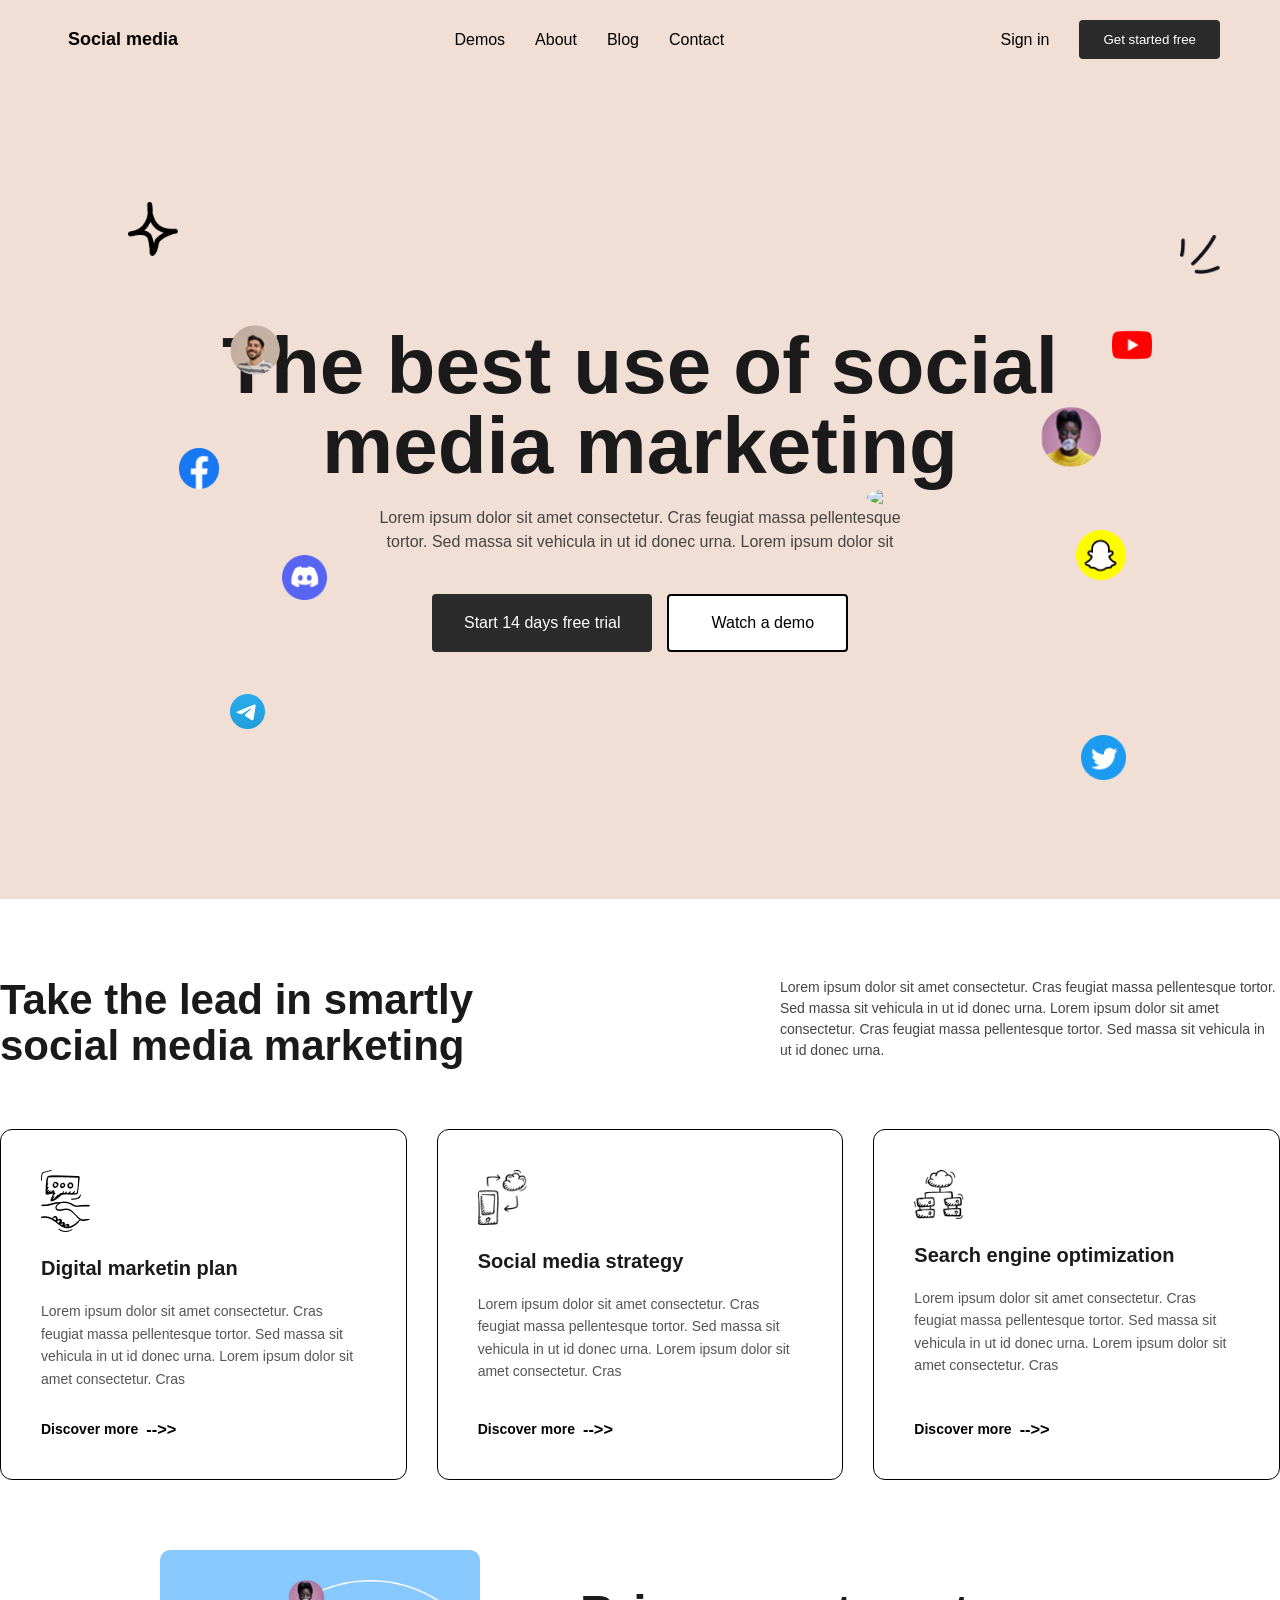
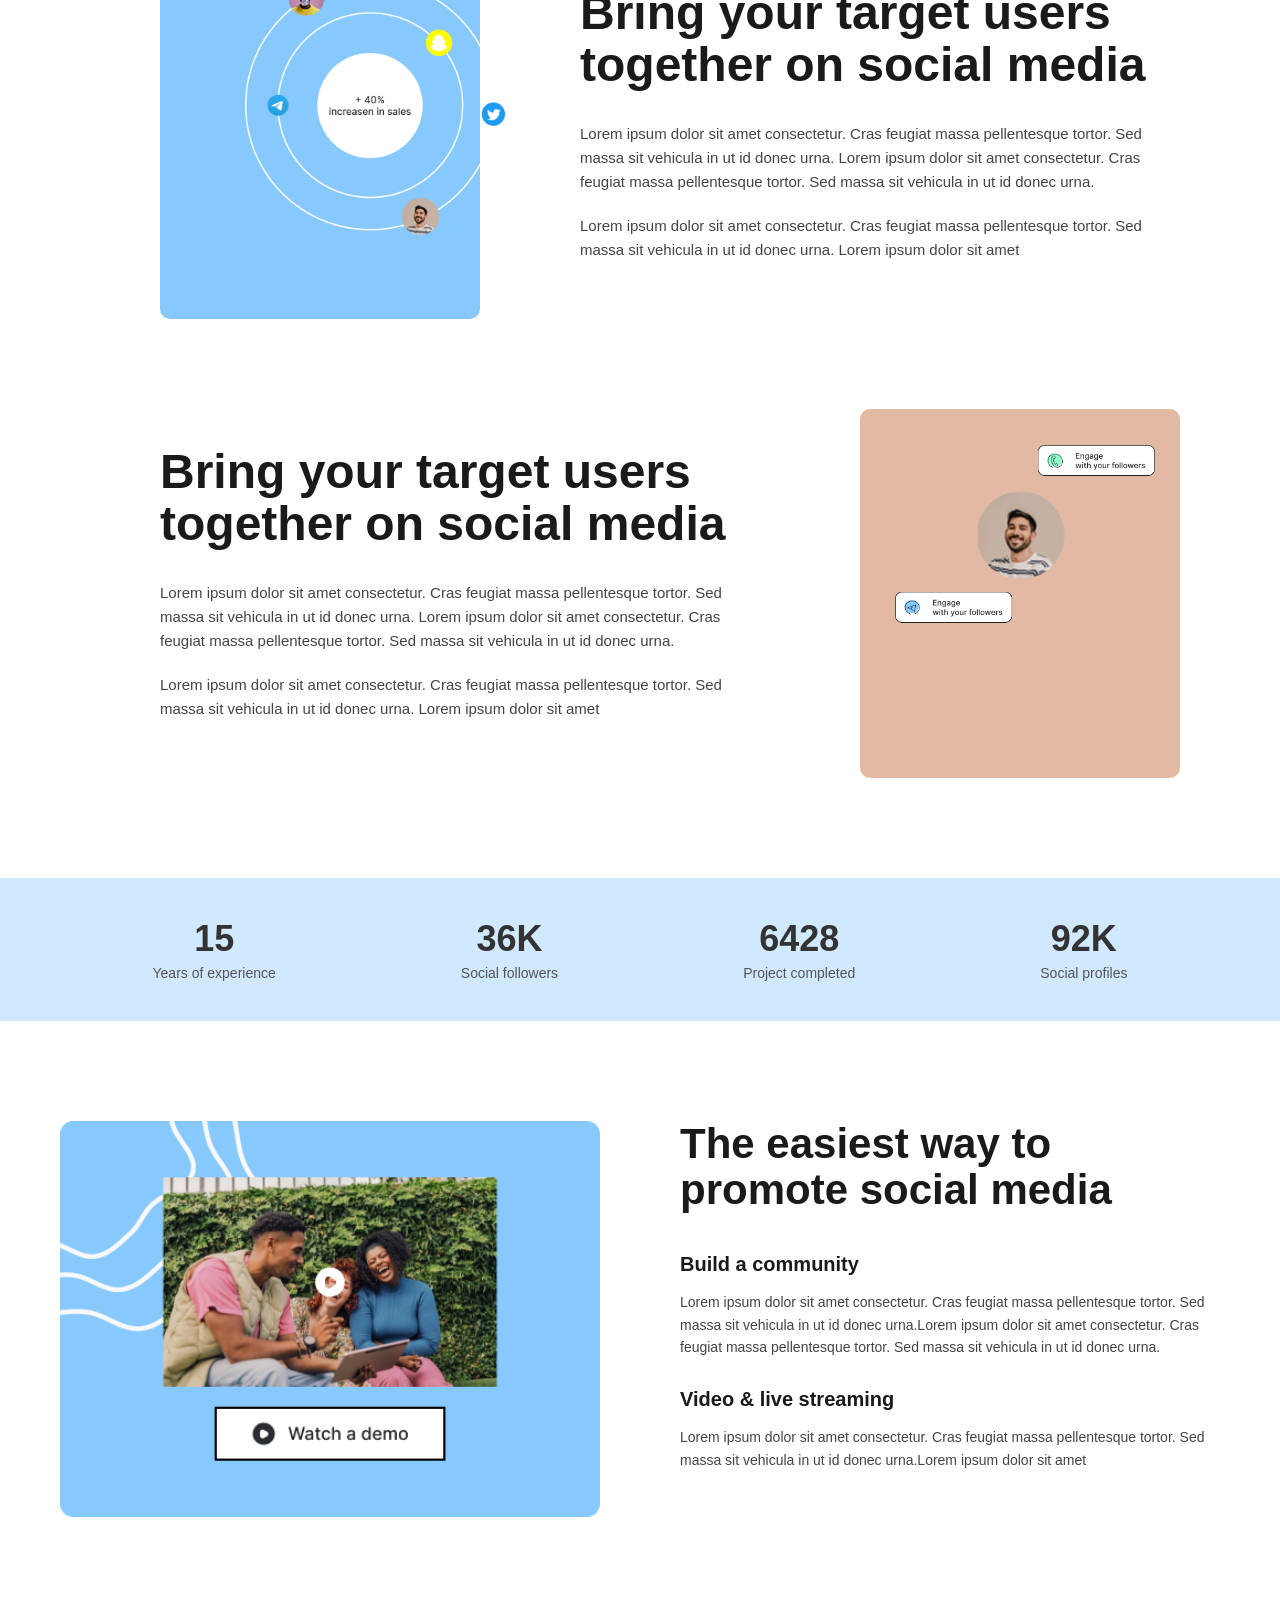
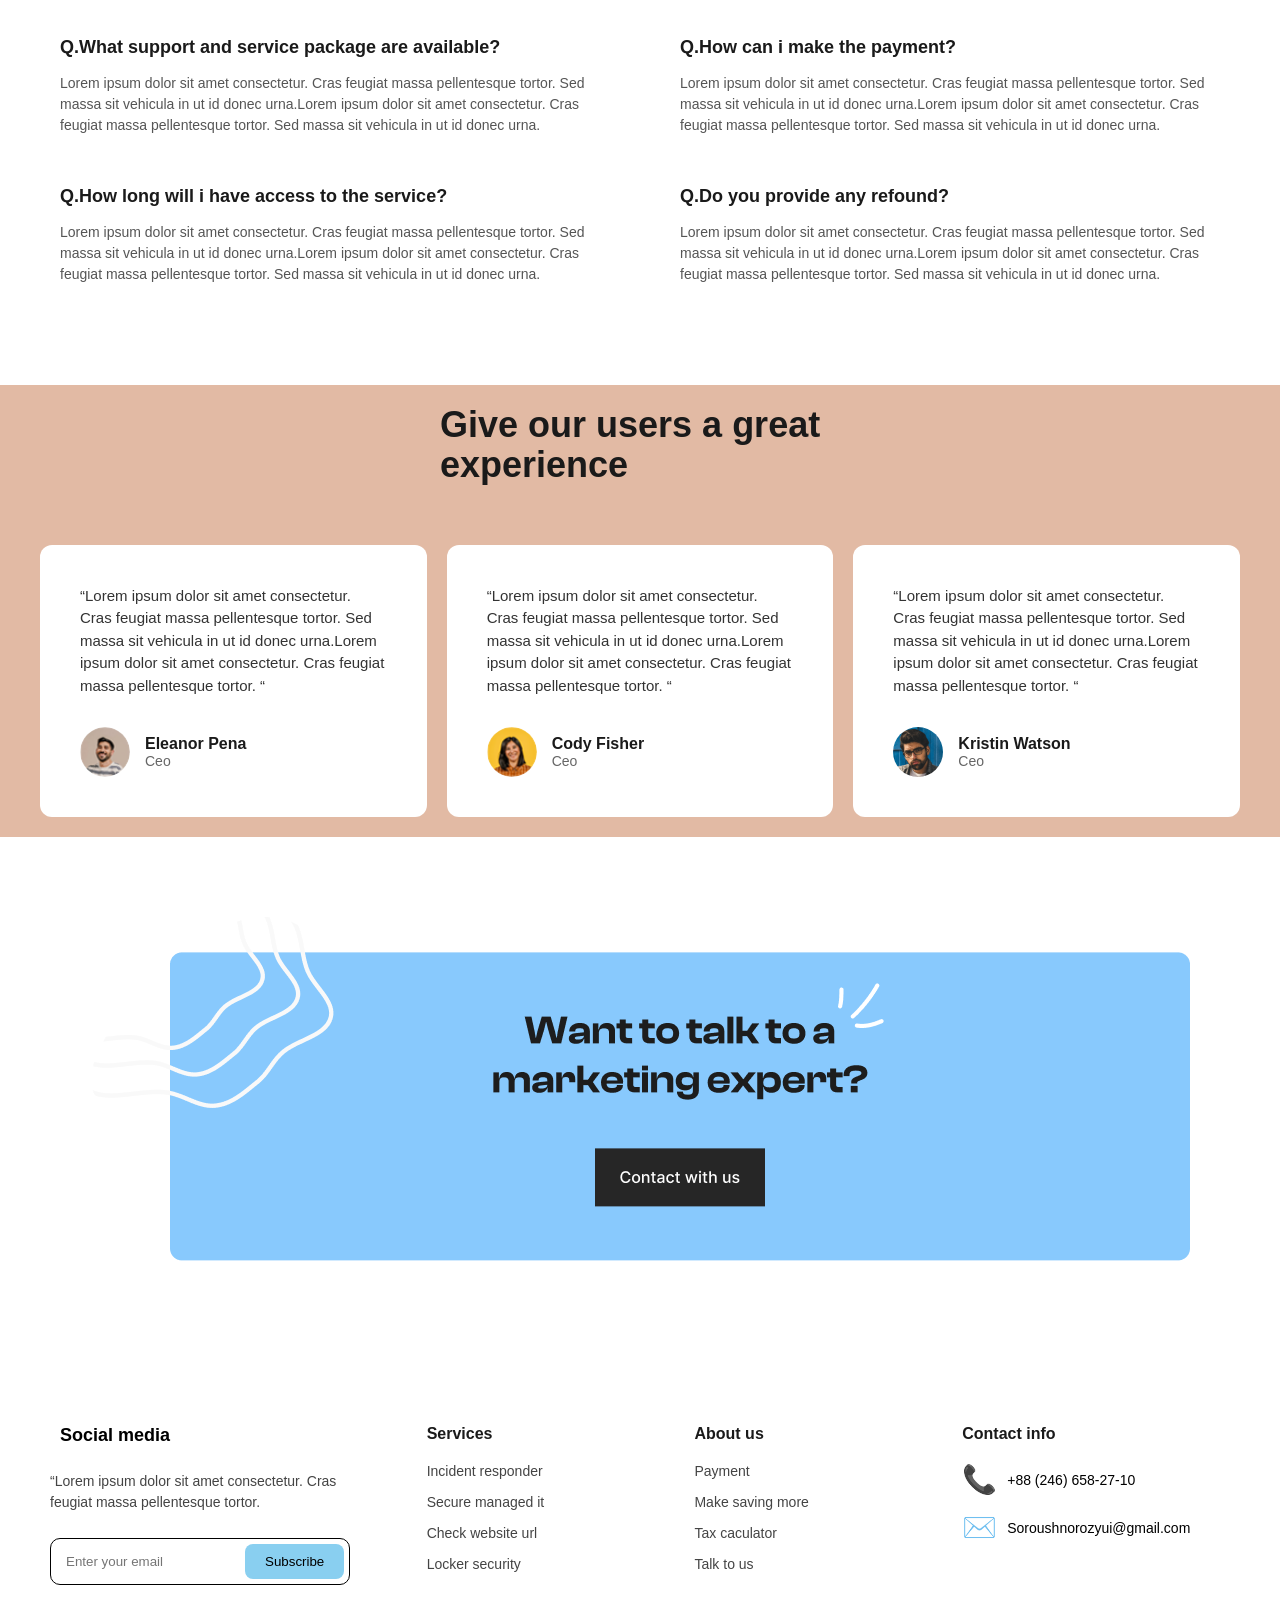
==== index.html @ cd1c11be "fiit" ====
<!DOCTYPE html>
<html lang="en">
<head>
    <meta charset="UTF-8">
    <meta name="viewport" content="width=device-width, initial-scale=1.0">
    <title>Document</title>
    <link rel="stylesheet" href="./style.css">
</head>
<body>
   <section class="de3"> <nav class="b">
        <div class="c">
            <img src="logo.png" alt="" class="d">
            <span class="e">Social media</span>
        </div>
        <div class="f">
            <a href="#">Demos</a>
            <a href="#">About</a>
            <a href="#">Blog</a>
            <a href="#">Contact</a>
        </div>
        <div class="g">
            <a href="#" class="h">Sign in</a>
            <button class="i">Get started free</button>
        </div>
    </nav>

    <main class="j">
        <img src="./img/Vector (4).png" class="k l">
        <img src="./img/Ellipse 2.png" class="k m">
        <img src="./img/_Facebook.png" class="k n">
        <img src="./img/_Discord.png" class="k o">
        <img src="./img/_Telegram.png" class="k p">
        
        <img src="./img/shapes.png" class="k q">
        <img src="./img/_YouTube.png" class="k r">
        <img src="./img/Ellipse 1.png" class="k s">
        <img src="./img/_Snapchat.png" class="k t">
        <img src="./img/_Twitter.png" class="k u">
        <img src="avatar3.png" class="k v">

        <h1 class="w">The best use of social media marketing</h1>
        <p class="x">
            Lorem ipsum dolor sit amet consectetur. Cras feugiat massa pellentesque <br>
            tortor. Sed massa sit vehicula in ut id donec urna. Lorem ipsum dolor sit
        </p>

        <div class="y">
            <button class="z">Start 14 days free trial</button>
            <button class="aa">
                <img src="play.png" alt="">
                Watch a demo
            </button>
        </div>
    </main></section>
 <header class="bb">
        <h2 class="bc">Take the lead in smartly social media marketing</h2>
        <p class="bd">
            Lorem ipsum dolor sit amet consectetur. Cras feugiat massa pellentesque 
            tortor. Sed massa sit vehicula in ut id donec urna. Lorem ipsum dolor sit 
            amet consectetur. Cras feugiat massa pellentesque tortor. Sed massa sit 
            vehicula in ut id donec urna.
        </p>
    </header>

    <div class="be">
        <div class="bf">
            <img src="./img/Digital Marketing Plan.png" alt="" class="bg">
            <h3 class="bh">Digital marketin plan</h3>
            <p class="bi">
                Lorem ipsum dolor sit amet consectetur. Cras feugiat massa pellentesque 
                tortor. Sed massa sit vehicula in ut id donec urna. Lorem ipsum dolor 
                sit amet consectetur. Cras
            </p>
            <a href="#" class="bj">Discover more <h3 style="align-items: center;">-->></h3></a>
        </div>

        <div class="bf">
            <img src="./img/Social Media Strategy.png" alt="" class="bg">
            <h3 class="bh">Social media strategy</h3>
            <p class="bi">
                Lorem ipsum dolor sit amet consectetur. Cras feugiat massa pellentesque 
                tortor. Sed massa sit vehicula in ut id donec urna. Lorem ipsum dolor 
                sit amet consectetur. Cras
            </p>
            <a href="#" class="bj">Discover more <h3>-->></h3></a>
        </div>

        <div class="bf">
            <img src="./img/Search Engine Optimization.png" alt="" class="bg">
            <h3 class="bh">Search engine optimization</h3>
            <p class="bi">
                Lorem ipsum dolor sit amet consectetur. Cras feugiat massa pellentesque 
                tortor. Sed massa sit vehicula in ut id donec urna. Lorem ipsum dolor 
                sit amet consectetur. Cras
            </p>
            <a href="#" class="bj">Discover more <h3>-->></h3></a>
        </div>
    </div>

    <div class="bk">
        <div class="bl">
            <img style="margin-left: 55px;" src=".//img/Frame 21.png" alt="">
        </div>
        <div class="bm">
            <h2 class="bn">Bring your target users together on social media</h2>
            <p class="bo">
                Lorem ipsum dolor sit amet consectetur. Cras feugiat massa pellentesque 
                tortor. Sed massa sit vehicula in ut id donec urna. Lorem ipsum dolor 
                sit amet consectetur. Cras feugiat massa pellentesque tortor. Sed massa 
                sit vehicula in ut id donec urna.
            </p>
            <p class="bo">
                Lorem ipsum dolor sit amet consectetur. Cras feugiat massa pellentesque 
                tortor. Sed massa sit vehicula in ut id donec urna. Lorem ipsum dolor sit amet
            </p>
        </div>
    </div>
  <section> <div class="d333"> 
    <div class="bk">
       
        <div class="bm">
            <h2 class="bn">Bring your target users together on social media</h2>
            <p class="bo">
                Lorem ipsum dolor sit amet consectetur. Cras feugiat massa pellentesque 
                tortor. Sed massa sit vehicula in ut id donec urna. Lorem ipsum dolor 
                sit amet consectetur. Cras feugiat massa pellentesque tortor. Sed massa 
                sit vehicula in ut id donec urna.
            </p>
            <p class="bo">
                Lorem ipsum dolor sit amet consectetur. Cras feugiat massa pellentesque 
                tortor. Sed massa sit vehicula in ut id donec urna. Lorem ipsum dolor sit amet
            </p>
        </div>
         <div class="bl">
            <img style="margin-left: 5px;" src=".//img/Frame 20.png" alt="">
        </div></div>
    </div>
    </section>
    <section class="bbb">
        <div class="ccc">
            <div class="ddd">15</div>
            <div class="eee">Years of experience</div>
        </div>
        <div class="ccc">
            <div class="ddd">36K</div>
            <div class="eee">Social followers</div>
        </div>
        <div class="ccc">
            <div class="ddd">6428</div>
            <div class="eee">Project completed</div>
        </div>
        <div class="ccc">
            <div class="ddd">92K</div>
            <div class="eee">Social profiles</div>
        </div>
    </section>
    <section class="fff">
        <div class="ggg">
            <div class="hhh">
                <img src="./img/Frame 22 (1).png" alt="" class="iii">
            </div>
            
        </div>
        <div class="kkk">
            <h2 class="lll">The easiest way to promote social media</h2>
            <div class="mmm">
                <h3 class="nnn">Build a community</h3>
                <p class="ooo">
                    Lorem ipsum dolor sit amet consectetur. Cras feugiat massa pellentesque 
                    tortor. Sed massa sit vehicula in ut id donec urna.Lorem ipsum dolor sit amet 
                    consectetur. Cras feugiat massa pellentesque tortor. Sed massa sit vehicula in 
                    ut id donec urna.
                </p>
            </div>
            <div class="mmm">
                <h3 class="nnn">Video & live streaming</h3>
                <p class="ooo">
                    Lorem ipsum dolor sit amet consectetur. Cras feugiat massa pellentesque 
                    tortor. Sed massa sit vehicula in ut id donec urna.Lorem ipsum dolor sit amet
                </p>
            </div>
        </div>
    </section>

    <section class="ppp">
        <div class="qqq">
            <div class="rrr">
                <h4 class="sss">Q.What support and service package are available?</h4>
                <p class="ttt">
                    Lorem ipsum dolor sit amet consectetur. Cras feugiat massa pellentesque tortor. 
                    Sed massa sit vehicula in ut id donec urna.Lorem ipsum dolor sit amet 
                    consectetur. Cras feugiat massa pellentesque tortor. Sed massa sit vehicula in ut 
                    id donec urna.
                </p>
            </div>
            <div class="rrr">
                <h4 class="sss">Q.How can i make the payment?</h4>
                <p class="ttt">
                    Lorem ipsum dolor sit amet consectetur. Cras feugiat massa pellentesque tortor. 
                    Sed massa sit vehicula in ut id donec urna.Lorem ipsum dolor sit amet 
                    consectetur. Cras feugiat massa pellentesque tortor. Sed massa sit vehicula in ut 
                    id donec urna.
                </p>
            </div>
            <div class="rrr">
                <h4 class="sss">Q.How long will i have access to the service?</h4>
                <p class="ttt">
                    Lorem ipsum dolor sit amet consectetur. Cras feugiat massa pellentesque tortor. 
                    Sed massa sit vehicula in ut id donec urna.Lorem ipsum dolor sit amet 
                    consectetur. Cras feugiat massa pellentesque tortor. Sed massa sit vehicula in ut 
                    id donec urna.
                </p>
            </div>
            <div class="rrr">
                <h4 class="sss">Q.Do you provide any refound?</h4>
                <p class="ttt">
                    Lorem ipsum dolor sit amet consectetur. Cras feugiat massa pellentesque tortor. 
                    Sed massa sit vehicula in ut id donec urna.Lorem ipsum dolor sit amet 
                    consectetur. Cras feugiat massa pellentesque tortor. Sed massa sit vehicula in ut 
                    id donec urna.
                </p>
            </div>
        </div>
    </section>
    <section ><div class="d322"><h2 class="bb2">Give our users a great experience</h2>
    
    <div class="cc3">
        <div class="dd4">
            <p class="ee5">
                “Lorem ipsum dolor sit amet consectetur. Cras feugiat massa pellentesque tortor. 
                Sed massa sit vehicula in ut id donec urna.Lorem ipsum dolor sit amet consectetur. 
                Cras feugiat massa pellentesque tortor. “
            </p>
            <div class="ff6">
                <img src="./img/Ellipse 3.png" alt="" class="gg7">
                <div class="hh8">
                    <span class="ii9">Eleanor Pena</span>
                    <span class="jj0">Ceo</span>
                </div>
            </div>
        </div>

        <div class="dd4">
            <p class="ee5">
                “Lorem ipsum dolor sit amet consectetur. Cras feugiat massa pellentesque tortor. 
                Sed massa sit vehicula in ut id donec urna.Lorem ipsum dolor sit amet consectetur. 
                Cras feugiat massa pellentesque tortor. “
            </p>
            <div class="ff6">
                <img src="./img/Ellipse 3 (1).png" alt="" class="gg7">
                <div class="hh8">
                    <span class="ii9">Cody Fisher</span>
                    <span class="jj0">Ceo</span>
                </div>
            </div>
        </div>

        <div class="dd4">
            <p class="ee5">
                “Lorem ipsum dolor sit amet consectetur. Cras feugiat massa pellentesque tortor. 
                Sed massa sit vehicula in ut id donec urna.Lorem ipsum dolor sit amet consectetur. 
                Cras feugiat massa pellentesque tortor. “
            </p>
            <div class="ff6">
                <img src="./img/a4e9e1a3ceccba680ab397807f9579b2daed2f9c.png" alt="" class="gg7">
                <div class="hh8">
                    <span class="ii9">Kristin Watson</span>
                    <span class="jj0">Ceo</span>
                </div>
            </div>
        </div>
    </div></div></section>
   <div class="dr5"> <section class="bb22">
          <img src="./img///Frame 48.png" alt="">
    </section>

    <footer class="ff66">
        <div class="gg77">
            <div class="hh88">
                <img src="logo.png" alt="">
                <span>Social media</span>
            </div>
            <p class="ii99">
                “Lorem ipsum dolor sit amet consectetur. Cras <br> feugiat massa pellentesque tortor.
            </p>
            <div class="jj10">
                <input type="email" placeholder="Enter your email" class="kk11">
                <button class="ll12">Subscribe</button>
            </div>
        </div>

        <div class="mm13">
            <h4 class="nn14">Services</h4>
            <div class="oo15">
                <p>Incident responder</p>
                <p>Secure managed it</p>
                <p>Check website url</p>
                <p>Locker security</p>
            </div>
        </div>

        <div class="mm13">
            <h4 class="nn14">About us</h4>
            <div class="oo15">
                <p>Payment</p>
                <p>Make saving more</p>
                <p>Tax caculator</p>
                <p>Talk to us</p>
            </div>
        </div>

        <div class="mm13">
            <h4 class="nn14">Contact info</h4>
            <div class="pp16">
            <h1>📞</h1>
                <span>+88 (246) 658-27-10</span>
            </div>
            <div class="pp16">
                <h1>✉️</h1>
                <span>Soroushnorozyui@gmail.com</span>
            </div>
            <img src="bottom-icon.png" alt="" class="qq17">
        </div>
    </footer></div>
</body>
</html>
---- style.css ----
* {
    margin: 0;
    padding: 0;
    box-sizing: border-box;
    font-family: sans-serif;
}

.a {
    background-color: #eee1d6;
    min-height: 100vh;
    overflow: hidden;
}

.b {
    display: flex;
    justify-content: space-between;
    align-items: center;
    padding: 20px 60px;
}

.c {
    display: flex;
    align-items: center;
    gap: 8px;
}

.e {
    font-weight: bold;
    font-size: 18px;
}

.f {
    display: flex;
    gap: 30px;
}

.f a {
    text-decoration: none;
    color: #000;
    font-weight: 500;
}

.g {
    display: flex;
    align-items: center;
    gap: 30px;
}

.h {
    text-decoration: none;
    color: #000;
    font-weight: 500;
}

.i {
    background-color: #2b2b2b;
    color: #fff;
    border: none;
    padding: 12px 24px;
    border-radius: 4px;
    cursor: pointer;
    font-weight: 500;
}

.j {
    display: flex;
    flex-direction: column;
    align-items: center;
    justify-content: center;
    text-align: center;
    height: calc(100vh - 80px);
    position: relative;
    padding: 0 20px;
}

.w {
    font-size: 80px;
    line-height: 1;
    max-width: 900px;
    color: #1a1a1a;
    margin-bottom: 20px;
}

.x {
    color: #444;
    line-height: 1.5;
    margin-bottom: 40px;
    max-width: 600px;
}

.y {
    display: flex;
    gap: 15px;
}

.z {
    background-color: #2b2b2b;
    color: #fff;
    border: none;
    padding: 18px 32px;
    border-radius: 4px;
    font-size: 16px;
    cursor: pointer;
}

.aa {
    background-color: #fff;
    color: #000;
    border: 2px solid #000;
    padding: 18px 32px;
    border-radius: 4px;
    font-size: 16px;
    cursor: pointer;
    display: flex;
    align-items: center;
    gap: 10px;
}

.k {
    position: absolute;
}

.l {
    top: 15%;
    left: 10%;
    width: 50px;
}

.m {
    top: 30%;
    left: 18%;
    width: 50px;
    border-radius: 50%;
}

.n {
    top: 45%;
    left: 14%;
    width: 40px;
}

.o {
    top: 58%;
    left: 22%;
    width: 45px;
}

.p {
    top: 75%;
    left: 18%;
    width: 35px;
}

.q {
    top: 19%;
    left: 1180px;
    right: 12%;
    width: 40px;
}

.r {
    top: 30%;
    right: 10%;
    width: 40px;
}

.s {
    top: 40%;
    right: 14%;
    width: 60px;
}

.t {
    top: 55%;
    right: 12%;
    width: 50px;
}

.u {
    top: 80%;
    right: 12%;
    width: 45px;
}

.v {
    top: 50%;
    right: 28%;
    width: 55px;
    border-radius: 50%;
}
.de3{
    background-color: #F1DFD5;
}
.ba {
    padding: 80px 60px;
    background-color: #fff;
}

.bb {
    display: flex;
 justify-content: center;
    gap: 290px;
    margin-bottom: 60px;
    margin-top: 78px;
}

.bc {
    font-size: 42px;
    line-height: 1.1;
    max-width: 500px;
    color: #1a1a1a;
}

.bd {
    font-size: 14px;
    color: #444;
    max-width: 500px;
    line-height: 1.5;
}

.be {
display: flex;
 justify-content: center;
 gap: 30px;
 margin-bottom: 70px;
}

.bf {
    border: 1.5px solid #000;
    border-radius: 12px;
    padding: 40px;
    display: flex;
    flex-direction: column;
    width: 450px;
}

.bg {
    width: 50px;
    margin-bottom: 25px;
}

.bh {
    font-size: 20px;
    margin-bottom: 20px;
    color: #1a1a1a;
}

.bi {
    font-size: 14px;
    color: #555;
    line-height: 1.6;
    margin-bottom: 30px;
    flex-grow: 1;
}

.bj {
    text-decoration: none;
    color: #000;
    font-weight: bold;
    font-size: 14px;
    display: flex;
    align-items: center;
    gap: 8px;
}

.bk {
    
     display: flex;
     margin-left: 260px;
     gap: 100px;
     align-items: center;
}

.bl {
   background-color: #88C9FD;
   width: 499px;
   height: 369px;
   padding: 30px;
   margin-left: -100px;
   border-radius: 10px;
}

.bl img {
    max-width: 100%;
}

.bm {
    flex: 1;
}

.bn {
    font-size: 48px;
    line-height: 1.1;
    margin-bottom: 30px;
    color: #1a1a1a;
    width: 700px;
}

.bo {
    font-size: 15px;
    color: #444;
    line-height: 1.6;
    margin-bottom: 20px;
    width: 605px;
}
.d333{
position: relative;
left: -100px;
    margin-top: 90px;
    margin-bottom: 100px;
}
.d333 .bl{
background-color:#E2BAA4;
}
.aaa {
    background-color: #fff;
}

.bbb {
    background-color: #d1e9ff;
    display: flex;
    justify-content: space-around;
    padding: 40px 60px;
    text-align: center;
}

.ddd {
    font-size: 36px;
    font-weight: 800;
    color: #333;
}

.eee {
    font-size: 14px;
    color: #555;
    margin-top: 5px;
}
.fff {
    display: flex;
    padding: 100px 60px;
    gap: 80px;
    align-items: flex-start;
}

.ggg {
    flex: 1;
    position: relative;
    display: flex;
    flex-direction: column;
    align-items: center;
}

.hhh {
    width: 100%;
    border-radius: 8px;
    overflow: hidden;
    margin-bottom: 20px;
}

.iii {
    width: 100%;
    display: block;
}


.kkk {
    flex: 1;
}

.lll {
    font-size: 42px;
    margin-bottom: 40px;
    line-height: 1.1;
    color: #1a1a1a;
}

.mmm {
    margin-bottom: 30px;
}

.nnn {
    font-size: 20px;
    margin-bottom: 15px;
    color: #1a1a1a;
}

.ooo {
    font-size: 14px;
    line-height: 1.6;
    color: #444;
}

.ppp {
    padding: 0 60px 100px 60px;
}

.qqq {
    display: grid;
    grid-template-columns: 1fr 1fr;
    column-gap: 80px;
    row-gap: 50px;
}

.sss {
    font-size: 18px;
    margin-bottom: 15px;
    color: #1a1a1a;
}

.ttt {
    font-size: 14px;
    line-height: 1.5;
    color: #555;
}
.aa1 {
    background-color: #dfbaab;
    padding: 100px 40px;
    text-align: center;
}

.bb2 {
    font-size: 36px;
    font-weight: 800;
    color: #1a1a1a;
    max-width: 400px;
    margin: 0 auto 60px auto;
    line-height: 1.1;
}

.cc3 {
    display: flex;
    justify-content: center;
    gap: 20px;
    max-width: 1200px;
    margin: 0 auto;
}

.dd4 {
    background-color: #fff;
    padding: 40px;
    border-radius: 12px;
    text-align: left;
    flex: 1;
}

.ee5 {
    font-size: 15px;
    line-height: 1.5;
    color: #333;
    margin-bottom: 30px;
}

.ff6 {
    display: flex;
    align-items: center;
    gap: 15px;
}

.gg7 {
    width: 50px;
    height: 50px;
    border-radius: 50%;
    object-fit: cover;
}

.hh8 {
    display: flex;
    flex-direction: column;
}

.ii9 {
    font-weight: bold;
    color: #1a1a1a;
    font-size: 16px;
}

.jj0 {
    color: #666;
    font-size: 14px;
}
.d322{
    background-color: #E2BAA4;
    padding: 20px;
}
.aa11 {
    padding: 60px;
    background-color: #fff;
}

.bb22 {

    border-radius: 15px;
    padding: 80px 20px;
    text-align: center;
    position: relative;
    overflow: hidden;
    margin-bottom: 80px;
}

.cc33 {
    position: absolute;
    top: 10%;
    left: 5%;
    width: 150px;
    
}

.dd44 {
    font-size: 42px;
    font-weight: 800;
    color: #1a1a1a;
    max-width: 500px;
    margin: 0 auto 30px auto;
}



.ff66 {
    display: flex;
    justify-content: space-between;
    align-items: flex-start;
    gap: 40px;
}

.gg77 {
    flex: 1.5;
}

.hh88 {
    display: flex;
    align-items: center;
    gap: 10px;
    font-weight: bold;
    font-size: 18px;
    margin-bottom: 25px;
    margin-left: 50px;
}

.ii99 {
    font-size: 14px;
    color: #444;
    line-height: 1.5;
    margin-bottom: 25px;
    margin-left: 50px;
}

.jj10 {
    display: flex;
    border: 1px solid #000;
    border-radius: 10px;
    padding: 5px;
    width: 300px;
    margin-left: 50px;
}

.kk11 {
    border: none;
    padding: 10px;
    flex-grow: 1;
    outline: none;
   
}

.ll12 {
    background-color: #89cff0;
    border: none;
    padding: 10px 20px;
    border-radius: 8px;
    cursor: pointer;
    font-weight: 500;
   
}

.mm13 {
    flex: 1;
    margin-left: -90px;
}

.nn14 {
    font-size: 16px;
    margin-bottom: 20px;
    color: #1a1a1a;
}

.oo15 {
    list-style: none;
}

.oo15 p {
    font-size: 14px;
    color: #444;
    margin-bottom: 15px;
    cursor: pointer;
}

.pp16 {
    display: flex;
    align-items: center;
    gap: 10px;
    font-size: 14px;
    margin-bottom: 15px;
}

.pp16 img {
    width: 20px;
}

.qq17 {
    margin-top: 20px;
    width: 40px;
    float: right;
}
.dr5{
    margin-bottom: 40px;
} 
@media (max-width:510px) {

}
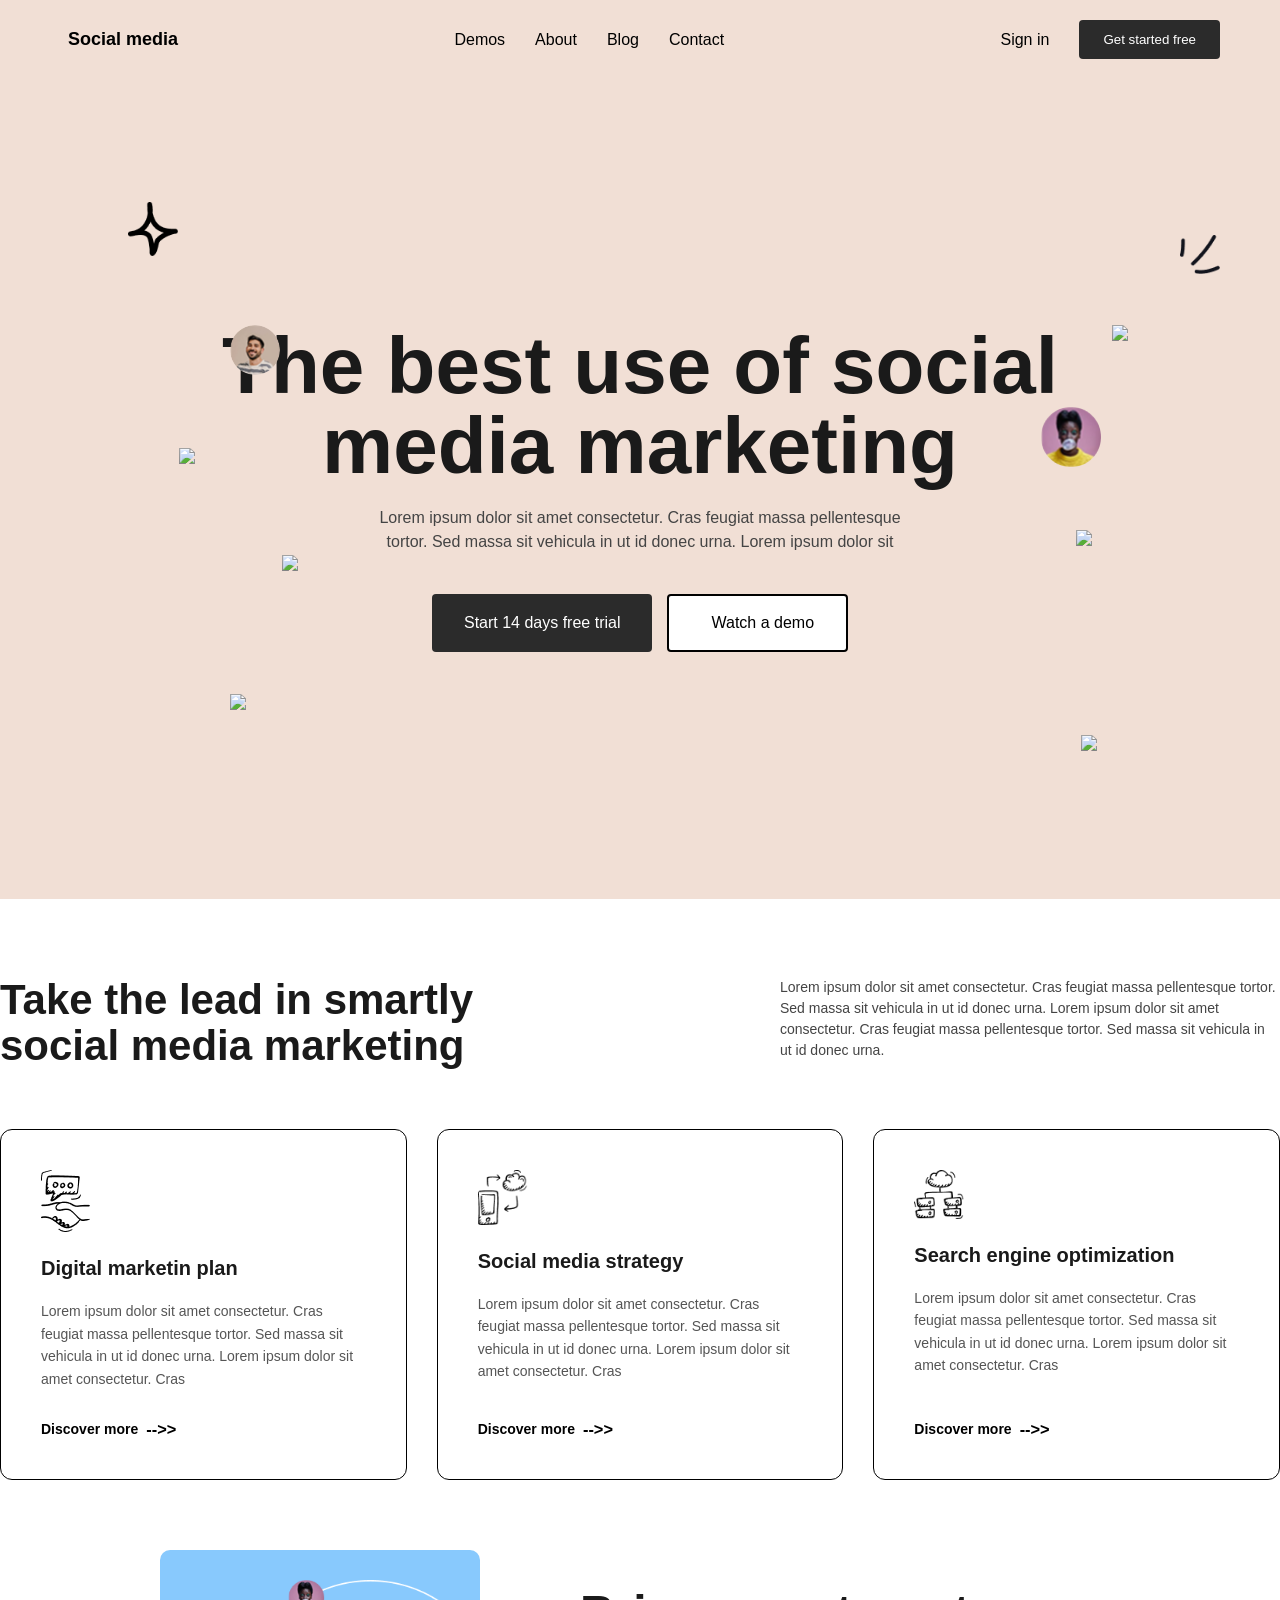
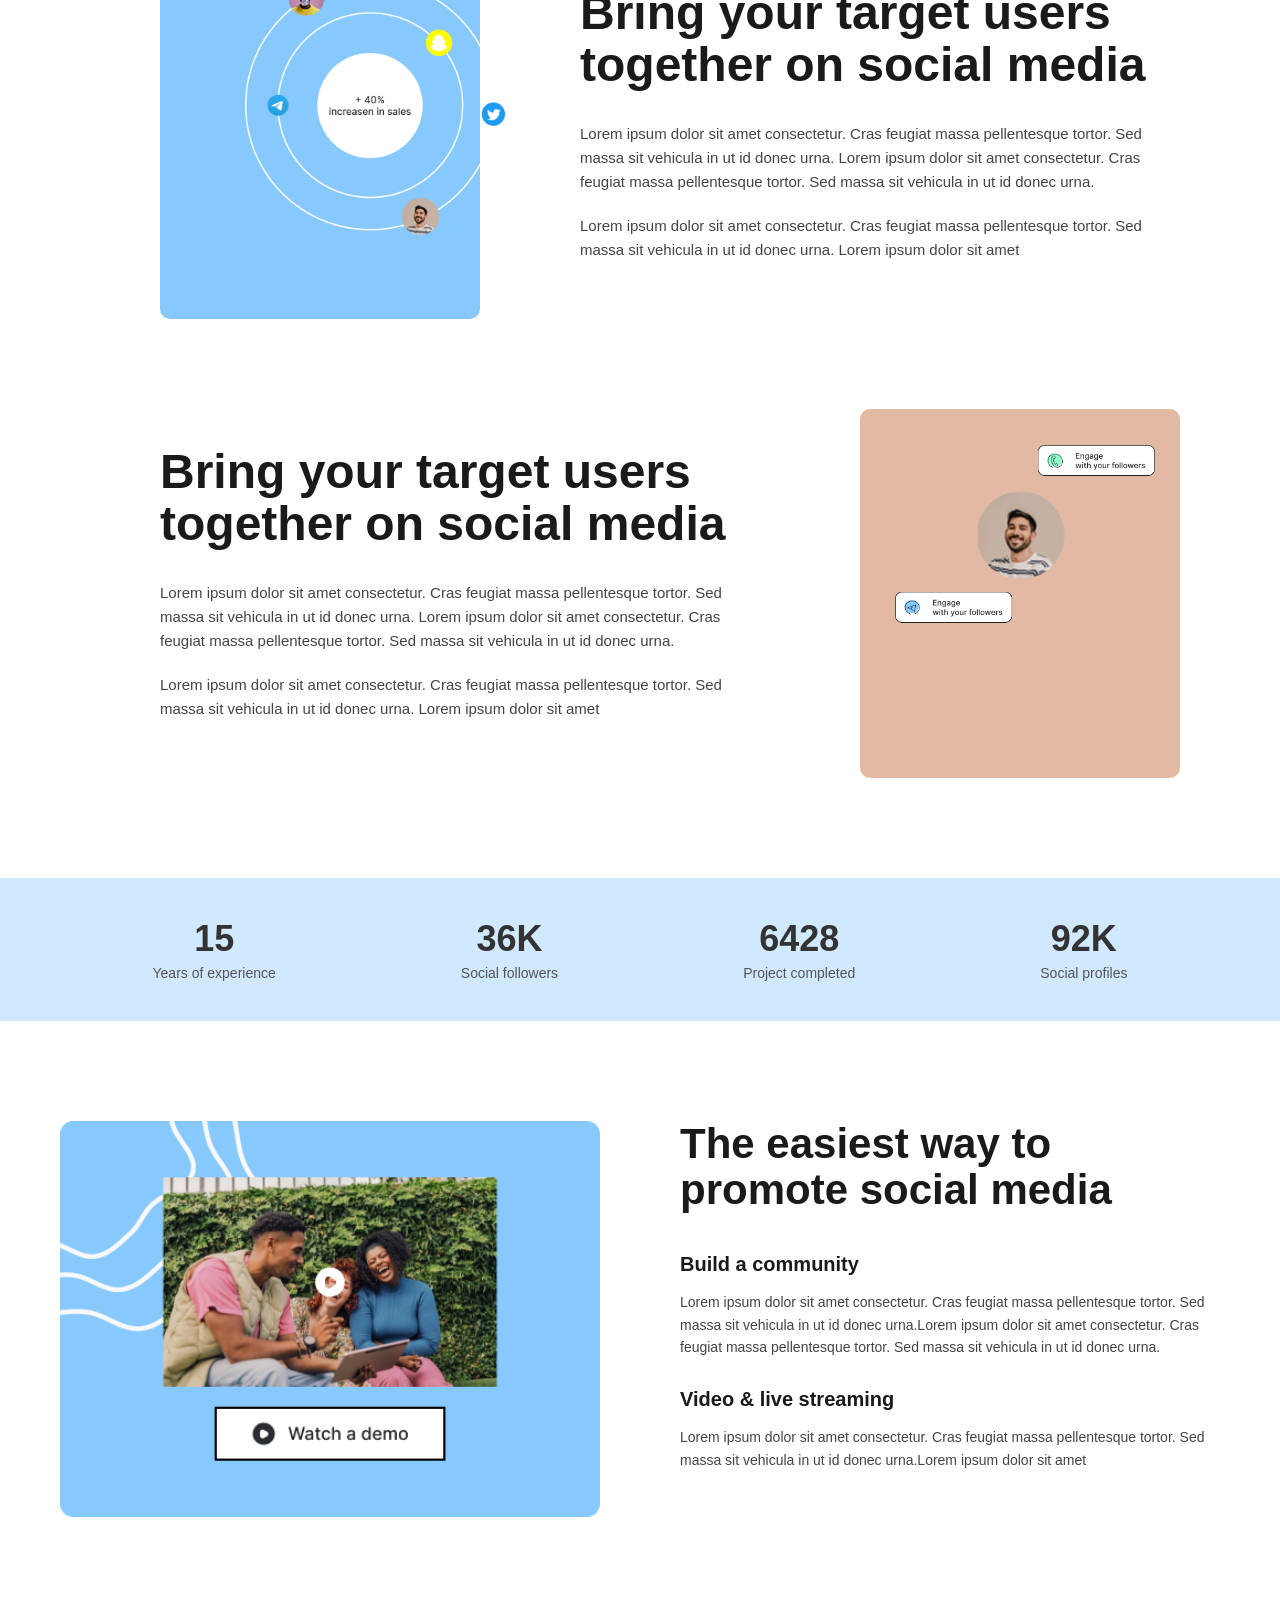
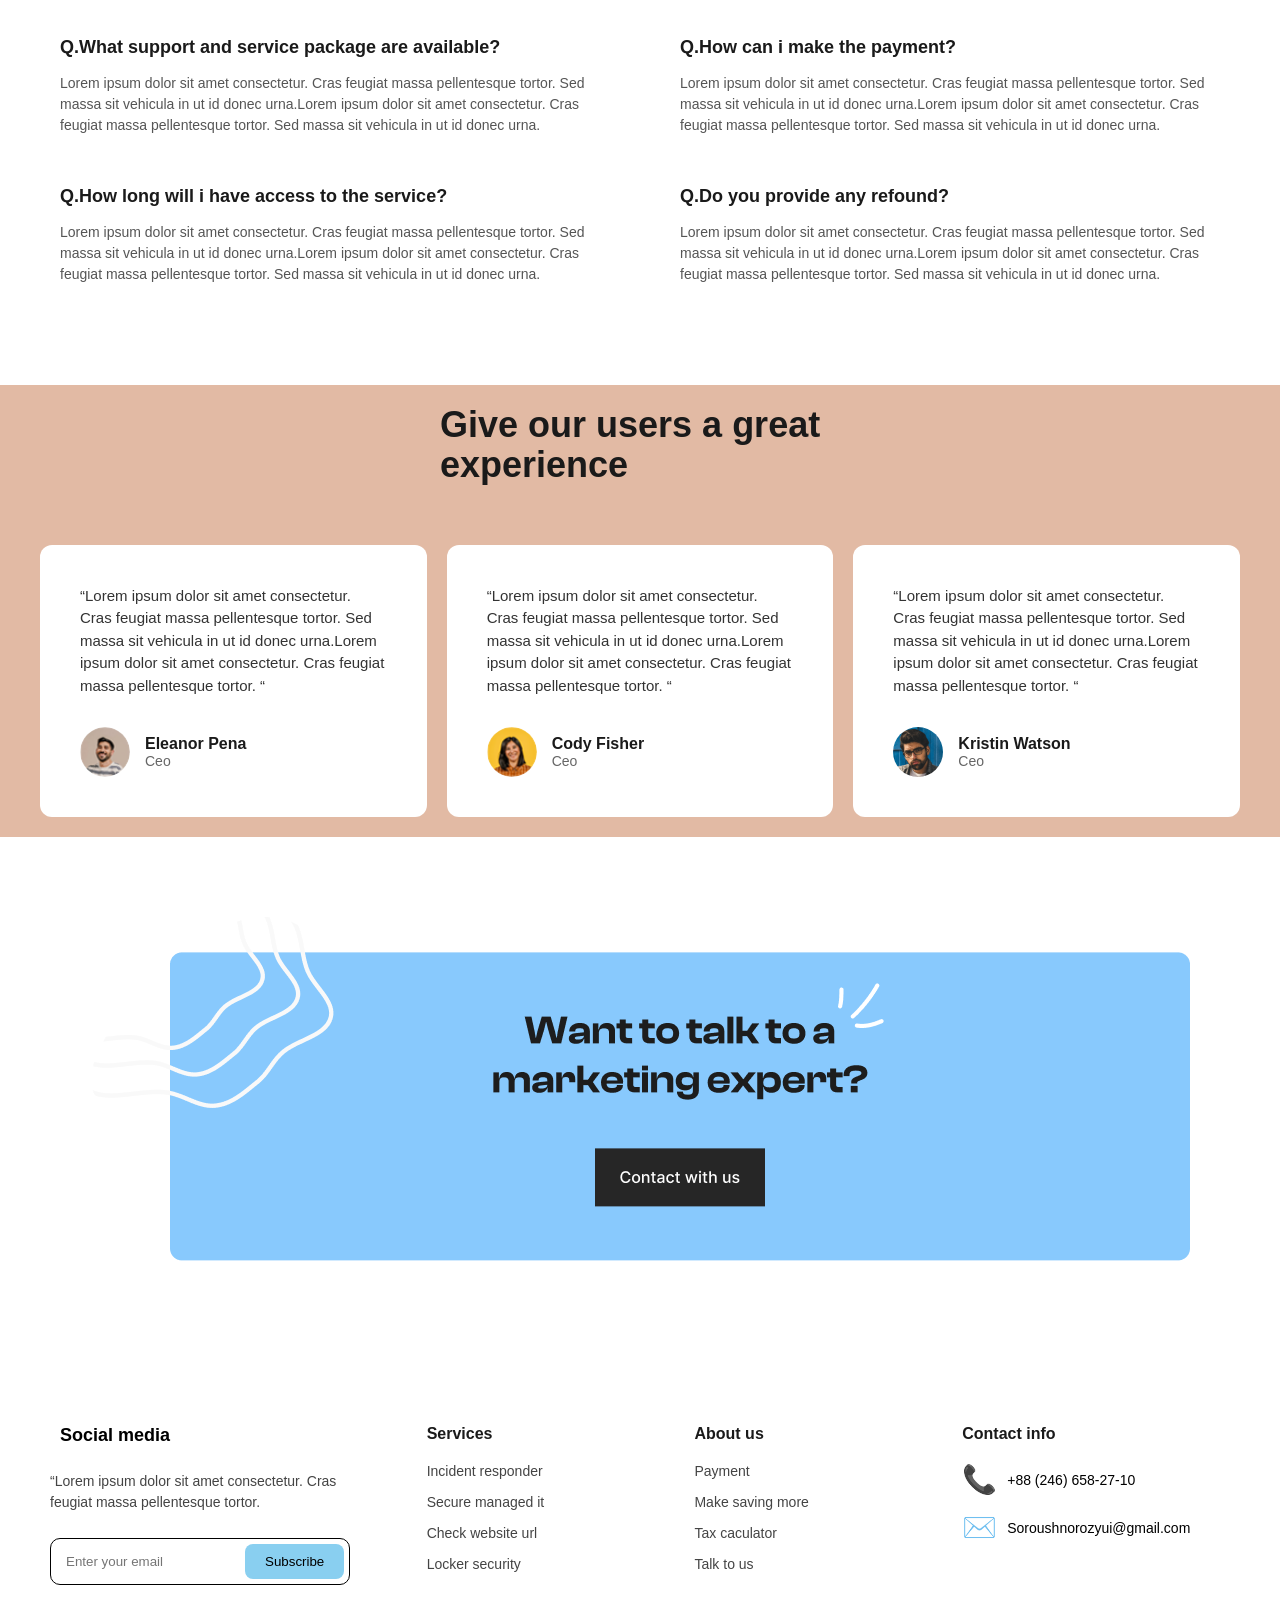
==== commit 5dc427df: "gtt" ====
--- a/index.html
+++ b/index.html
@@ -27,16 +27,16 @@
     <main class="j">
         <img src="./img/Vector (4).png" class="k l">
         <img src="./img/Ellipse 2.png" class="k m">
-        <img src="./img/_Facebook.png" class="k n">
-        <img src="./img/_Discord.png" class="k o">
-        <img src="./img/_Telegram.png" class="k p">
+        <img src="./img/Facebook.png" class="k n">
+        <img src="./img/Discord.png" class="k o">
+        <img src="./img/Telegram.png" class="k p">
         
         <img src="./img/shapes.png" class="k q">
-        <img src="./img/_YouTube.png" class="k r">
+        <img src="./img/YouTube.png" class="k r">
         <img src="./img/Ellipse 1.png" class="k s">
-        <img src="./img/_Snapchat.png" class="k t">
-        <img src="./img/_Twitter.png" class="k u">
-        <img src="avatar3.png" class="k v">
+        <img src="./img/Snapchat.png" class="k t">
+        <img src="./img/Twitter.png" class="k u">
+    
 
         <h1 class="w">The best use of social media marketing</h1>
         <p class="x">
--- a/style.css
+++ b/style.css
@@ -5,7 +5,9 @@
     box-sizing: border-box;
     font-family: sans-serif;
 }
-
+ .body{
+    overflow-x: hidden;
+ }
 .a {
     background-color: #eee1d6;
     min-height: 100vh;
@@ -18,6 +20,7 @@
     align-items: center;
     padding: 20px 60px;
 }
+
 
 .c {
     display: flex;
@@ -134,6 +137,10 @@
     border-radius: 50%;
 }
 
+
+
+
+
 .n {
     top: 45%;
     left: 14%;
@@ -450,7 +457,7 @@
     color: #333;
     margin-bottom: 30px;
 }
-
+ 
 .ff6 {
     display: flex;
     align-items: center;
@@ -614,6 +621,3 @@
 .dr5{
     margin-bottom: 40px;
 } 
-@media (max-width:510px) {
-
-}
